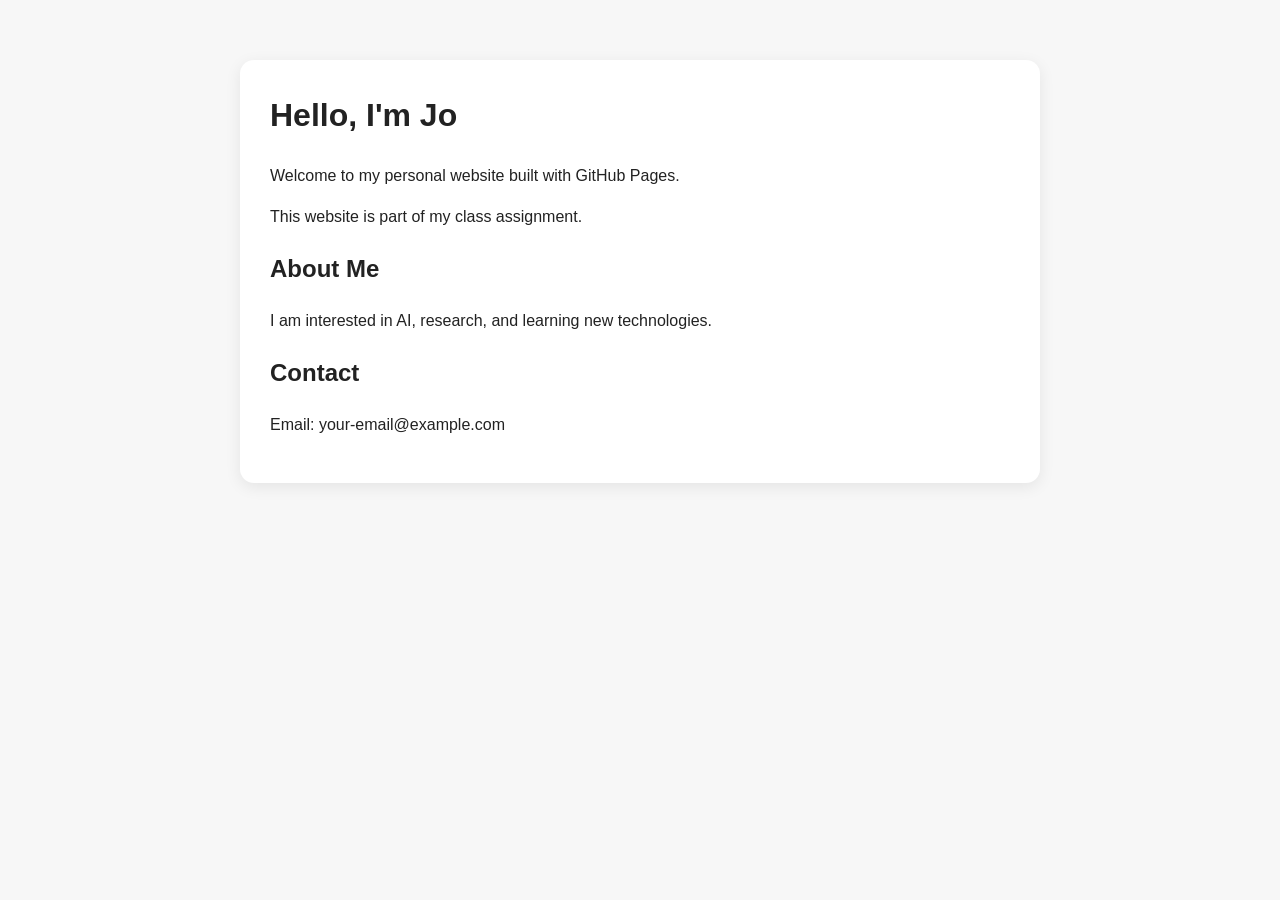
==== index.html @ 8e0c1fab "Create index.html" ====
<!DOCTYPE html>
<html lang="en">
<head>
  <meta charset="UTF-8">
  <meta name="viewport" content="width=device-width, initial-scale=1.0">
  <title>Jo's Personal Website</title>
  <style>
    body {
      font-family: Arial, sans-serif;
      max-width: 800px;
      margin: 40px auto;
      padding: 20px;
      line-height: 1.6;
      background: #f7f7f7;
      color: #222;
    }
    .card {
      background: white;
      padding: 30px;
      border-radius: 14px;
      box-shadow: 0 4px 16px rgba(0,0,0,0.08);
    }
    h1 { margin-top: 0; }
  </style>
</head>
<body>
  <div class="card">
    <h1>Hello, I'm Jo</h1>
    <p>Welcome to my personal website built with GitHub Pages.</p>
    <p>This website is part of my class assignment.</p>
    <h2>About Me</h2>
    <p>I am interested in AI, research, and learning new technologies.</p>
    <h2>Contact</h2>
    <p>Email: your-email@example.com</p>
  </div>
</body>
</html>
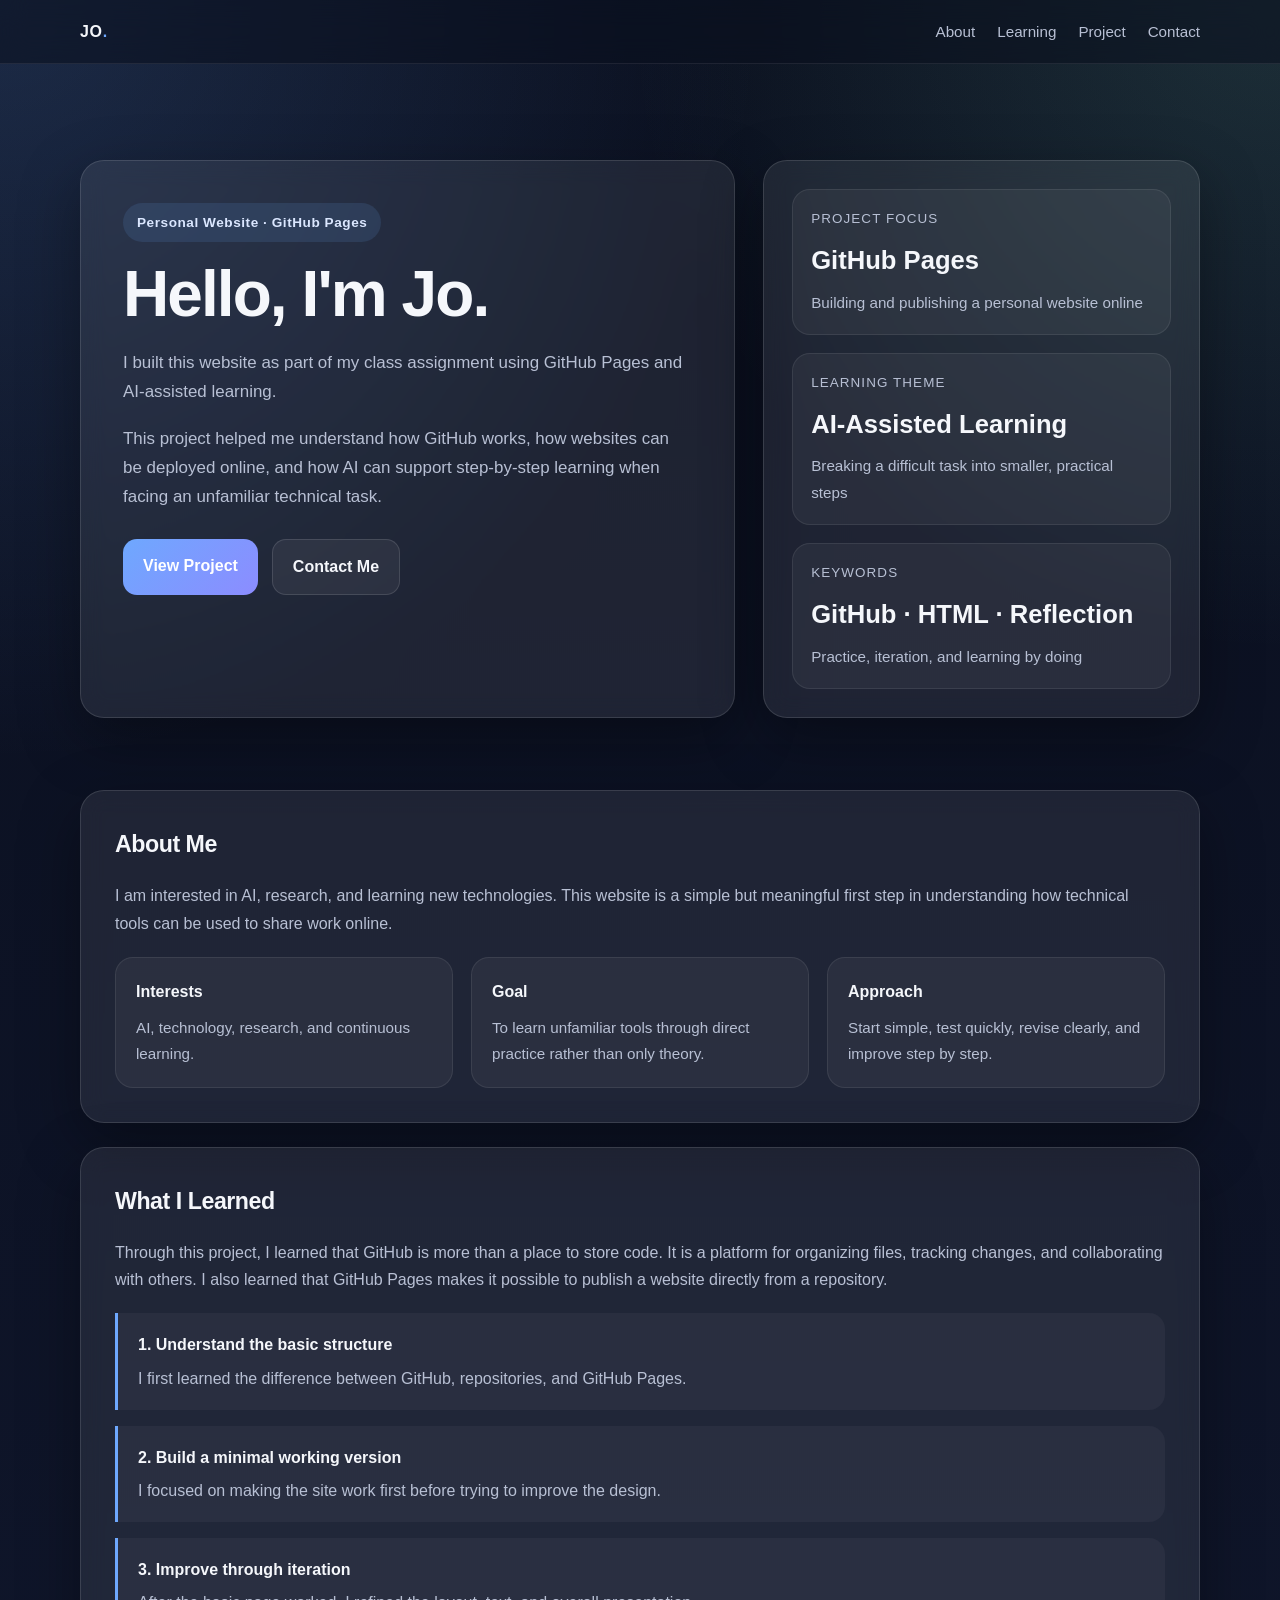
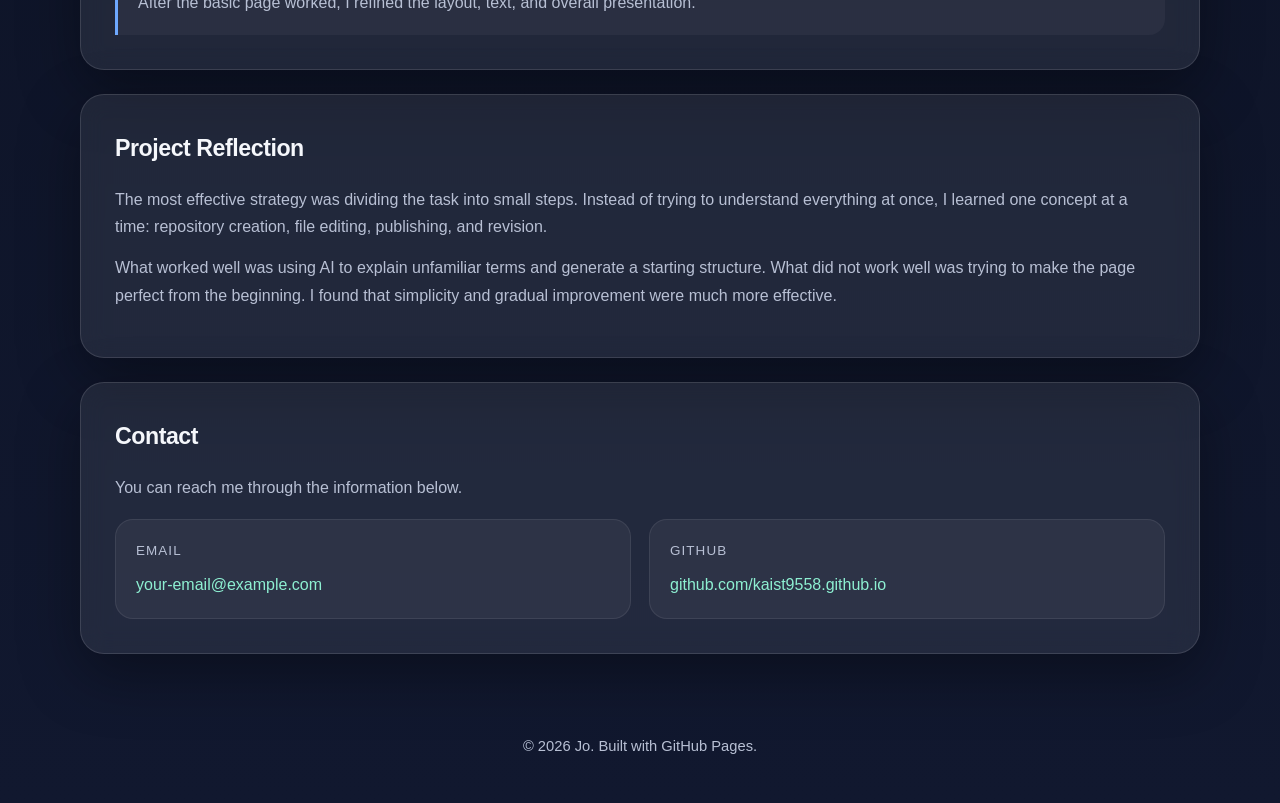
==== commit b73bccda: "Update index.html" ====
--- a/index.html
+++ b/index.html
@@ -1,37 +1,461 @@
 <!DOCTYPE html>
 <html lang="en">
 <head>
-  <meta charset="UTF-8">
-  <meta name="viewport" content="width=device-width, initial-scale=1.0">
-  <title>Jo's Personal Website</title>
+  <meta charset="UTF-8" />
+  <meta name="viewport" content="width=device-width, initial-scale=1.0" />
+  <title>Jo | Personal Website</title>
   <style>
+    * {
+      box-sizing: border-box;
+    }
+
+    :root {
+      --bg: #0b1020;
+      --bg-soft: #121933;
+      --card: rgba(255, 255, 255, 0.08);
+      --card-border: rgba(255, 255, 255, 0.12);
+      --text: #f5f7fb;
+      --muted: #b8c0d4;
+      --accent: #6ea8fe;
+      --accent-2: #8ef0d2;
+      --shadow: 0 20px 60px rgba(0, 0, 0, 0.35);
+    }
+
+    html {
+      scroll-behavior: smooth;
+    }
+
     body {
-      font-family: Arial, sans-serif;
-      max-width: 800px;
-      margin: 40px auto;
+      margin: 0;
+      font-family: "Inter", "Segoe UI", Arial, sans-serif;
+      background:
+        radial-gradient(circle at top left, rgba(110, 168, 254, 0.18), transparent 28%),
+        radial-gradient(circle at top right, rgba(142, 240, 210, 0.14), transparent 24%),
+        linear-gradient(180deg, #0a0f1e 0%, #11182f 100%);
+      color: var(--text);
+      line-height: 1.7;
+    }
+
+    .container {
+      width: min(1120px, calc(100% - 48px));
+      margin: 0 auto;
+    }
+
+    .nav {
+      position: sticky;
+      top: 0;
+      z-index: 20;
+      backdrop-filter: blur(14px);
+      background: rgba(10, 15, 30, 0.55);
+      border-bottom: 1px solid rgba(255, 255, 255, 0.08);
+    }
+
+    .nav-inner {
+      display: flex;
+      justify-content: space-between;
+      align-items: center;
+      padding: 18px 0;
+    }
+
+    .brand {
+      font-size: 1rem;
+      font-weight: 700;
+      letter-spacing: 0.04em;
+    }
+
+    .brand span {
+      color: var(--accent);
+    }
+
+    .nav-links {
+      display: flex;
+      gap: 22px;
+      flex-wrap: wrap;
+    }
+
+    .nav-links a {
+      color: var(--muted);
+      text-decoration: none;
+      font-size: 0.95rem;
+      transition: color 0.2s ease;
+    }
+
+    .nav-links a:hover {
+      color: var(--text);
+    }
+
+    .hero {
+      padding: 96px 0 72px;
+    }
+
+    .hero-grid {
+      display: grid;
+      grid-template-columns: 1.2fr 0.8fr;
+      gap: 28px;
+      align-items: stretch;
+    }
+
+    .hero-main,
+    .hero-side,
+    .section-card {
+      background: var(--card);
+      border: 1px solid var(--card-border);
+      border-radius: 24px;
+      box-shadow: var(--shadow);
+      backdrop-filter: blur(12px);
+    }
+
+    .hero-main {
+      padding: 42px;
+    }
+
+    .eyebrow {
+      display: inline-block;
+      padding: 8px 14px;
+      border-radius: 999px;
+      background: rgba(110, 168, 254, 0.12);
+      color: #dbe7ff;
+      font-size: 0.85rem;
+      font-weight: 600;
+      letter-spacing: 0.04em;
+      margin-bottom: 18px;
+    }
+
+    h1 {
+      font-size: clamp(2.4rem, 5vw, 4.5rem);
+      line-height: 1.08;
+      margin: 0 0 20px;
+      letter-spacing: -0.03em;
+    }
+
+    .hero-main p {
+      margin: 0 0 18px;
+      color: var(--muted);
+      font-size: 1.06rem;
+      max-width: 680px;
+    }
+
+    .hero-actions {
+      display: flex;
+      gap: 14px;
+      flex-wrap: wrap;
+      margin-top: 28px;
+    }
+
+    .btn {
+      display: inline-block;
+      padding: 13px 20px;
+      border-radius: 14px;
+      text-decoration: none;
+      font-weight: 700;
+      transition: transform 0.18s ease, opacity 0.18s ease, background 0.18s ease;
+    }
+
+    .btn:hover {
+      transform: translateY(-1px);
+      opacity: 0.96;
+    }
+
+    .btn-primary {
+      background: linear-gradient(135deg, var(--accent), #8c8cff);
+      color: white;
+    }
+
+    .btn-secondary {
+      background: rgba(255, 255, 255, 0.06);
+      color: var(--text);
+      border: 1px solid rgba(255, 255, 255, 0.12);
+    }
+
+    .hero-side {
+      padding: 28px;
+      display: flex;
+      flex-direction: column;
+      justify-content: space-between;
+      gap: 18px;
+    }
+
+    .mini-label {
+      color: var(--muted);
+      font-size: 0.84rem;
+      text-transform: uppercase;
+      letter-spacing: 0.08em;
+      margin-bottom: 8px;
+    }
+
+    .metric {
+      padding: 18px;
+      border-radius: 18px;
+      background: rgba(255, 255, 255, 0.05);
+      border: 1px solid rgba(255, 255, 255, 0.08);
+    }
+
+    .metric strong {
+      display: block;
+      font-size: 1.6rem;
+      margin-bottom: 6px;
+    }
+
+    .metric span {
+      color: var(--muted);
+      font-size: 0.95rem;
+    }
+
+    .sections {
+      padding: 0 0 80px;
+      display: grid;
+      gap: 24px;
+    }
+
+    .section-card {
+      padding: 34px;
+    }
+
+    .section-title {
+      margin: 0 0 18px;
+      font-size: 1.45rem;
+      letter-spacing: -0.02em;
+    }
+
+    .section-text {
+      color: var(--muted);
+      margin: 0 0 14px;
+    }
+
+    .info-grid {
+      display: grid;
+      grid-template-columns: repeat(3, 1fr);
+      gap: 18px;
+      margin-top: 20px;
+    }
+
+    .info-box {
       padding: 20px;
-      line-height: 1.6;
-      background: #f7f7f7;
-      color: #222;
-    }
-    .card {
-      background: white;
-      padding: 30px;
-      border-radius: 14px;
-      box-shadow: 0 4px 16px rgba(0,0,0,0.08);
-    }
-    h1 { margin-top: 0; }
+      border-radius: 18px;
+      background: rgba(255, 255, 255, 0.05);
+      border: 1px solid rgba(255, 255, 255, 0.08);
+    }
+
+    .info-box h3 {
+      margin: 0 0 10px;
+      font-size: 1rem;
+    }
+
+    .info-box p {
+      margin: 0;
+      color: var(--muted);
+      font-size: 0.95rem;
+    }
+
+    .timeline {
+      display: grid;
+      gap: 16px;
+      margin-top: 20px;
+    }
+
+    .timeline-item {
+      padding: 18px 20px;
+      border-left: 3px solid var(--accent);
+      background: rgba(255, 255, 255, 0.04);
+      border-radius: 0 16px 16px 0;
+    }
+
+    .timeline-item strong {
+      display: block;
+      margin-bottom: 6px;
+      font-size: 1rem;
+    }
+
+    .timeline-item p {
+      margin: 0;
+      color: var(--muted);
+    }
+
+    .contact-box {
+      display: grid;
+      grid-template-columns: 1fr 1fr;
+      gap: 18px;
+      margin-top: 18px;
+    }
+
+    .contact-item {
+      padding: 20px;
+      border-radius: 18px;
+      background: rgba(255, 255, 255, 0.05);
+      border: 1px solid rgba(255, 255, 255, 0.08);
+    }
+
+    .contact-item a {
+      color: var(--accent-2);
+      text-decoration: none;
+      word-break: break-all;
+    }
+
+    .footer {
+      padding: 0 0 44px;
+      color: var(--muted);
+      font-size: 0.92rem;
+      text-align: center;
+    }
+
+    @media (max-width: 920px) {
+      .hero-grid,
+      .info-grid,
+      .contact-box {
+        grid-template-columns: 1fr;
+      }
+
+      .hero {
+        padding-top: 64px;
+      }
+
+      .hero-main,
+      .hero-side,
+      .section-card {
+        padding: 24px;
+      }
+    }
   </style>
 </head>
 <body>
-  <div class="card">
-    <h1>Hello, I'm Jo</h1>
-    <p>Welcome to my personal website built with GitHub Pages.</p>
-    <p>This website is part of my class assignment.</p>
-    <h2>About Me</h2>
-    <p>I am interested in AI, research, and learning new technologies.</p>
-    <h2>Contact</h2>
-    <p>Email: your-email@example.com</p>
-  </div>
+  <header class="nav">
+    <div class="container nav-inner">
+      <div class="brand">JO<span>.</span></div>
+      <nav class="nav-links">
+        <a href="#about">About</a>
+        <a href="#learning">Learning</a>
+        <a href="#project">Project</a>
+        <a href="#contact">Contact</a>
+      </nav>
+    </div>
+  </header>
+
+  <main class="container">
+    <section class="hero">
+      <div class="hero-grid">
+        <div class="hero-main">
+          <div class="eyebrow">Personal Website · GitHub Pages</div>
+          <h1>Hello, I'm Jo.</h1>
+          <p>
+            I built this website as part of my class assignment using GitHub Pages
+            and AI-assisted learning.
+          </p>
+          <p>
+            This project helped me understand how GitHub works, how websites can
+            be deployed online, and how AI can support step-by-step learning when
+            facing an unfamiliar technical task.
+          </p>
+          <div class="hero-actions">
+            <a class="btn btn-primary" href="#project">View Project</a>
+            <a class="btn btn-secondary" href="#contact">Contact Me</a>
+          </div>
+        </div>
+
+        <aside class="hero-side">
+          <div class="metric">
+            <div class="mini-label">Project Focus</div>
+            <strong>GitHub Pages</strong>
+            <span>Building and publishing a personal website online</span>
+          </div>
+          <div class="metric">
+            <div class="mini-label">Learning Theme</div>
+            <strong>AI-Assisted Learning</strong>
+            <span>Breaking a difficult task into smaller, practical steps</span>
+          </div>
+          <div class="metric">
+            <div class="mini-label">Keywords</div>
+            <strong>GitHub · HTML · Reflection</strong>
+            <span>Practice, iteration, and learning by doing</span>
+          </div>
+        </aside>
+      </div>
+    </section>
+
+    <section id="about" class="sections">
+      <div class="section-card">
+        <h2 class="section-title">About Me</h2>
+        <p class="section-text">
+          I am interested in AI, research, and learning new technologies.
+          This website is a simple but meaningful first step in understanding
+          how technical tools can be used to share work online.
+        </p>
+
+        <div class="info-grid">
+          <div class="info-box">
+            <h3>Interests</h3>
+            <p>AI, technology, research, and continuous learning.</p>
+          </div>
+          <div class="info-box">
+            <h3>Goal</h3>
+            <p>To learn unfamiliar tools through direct practice rather than only theory.</p>
+          </div>
+          <div class="info-box">
+            <h3>Approach</h3>
+            <p>Start simple, test quickly, revise clearly, and improve step by step.</p>
+          </div>
+        </div>
+      </div>
+
+      <div id="learning" class="section-card">
+        <h2 class="section-title">What I Learned</h2>
+        <p class="section-text">
+          Through this project, I learned that GitHub is more than a place to store code.
+          It is a platform for organizing files, tracking changes, and collaborating with others.
+          I also learned that GitHub Pages makes it possible to publish a website directly from a repository.
+        </p>
+
+        <div class="timeline">
+          <div class="timeline-item">
+            <strong>1. Understand the basic structure</strong>
+            <p>I first learned the difference between GitHub, repositories, and GitHub Pages.</p>
+          </div>
+          <div class="timeline-item">
+            <strong>2. Build a minimal working version</strong>
+            <p>I focused on making the site work first before trying to improve the design.</p>
+          </div>
+          <div class="timeline-item">
+            <strong>3. Improve through iteration</strong>
+            <p>After the basic page worked, I refined the layout, text, and overall presentation.</p>
+          </div>
+        </div>
+      </div>
+
+      <div id="project" class="section-card">
+        <h2 class="section-title">Project Reflection</h2>
+        <p class="section-text">
+          The most effective strategy was dividing the task into small steps.
+          Instead of trying to understand everything at once, I learned one concept at a time:
+          repository creation, file editing, publishing, and revision.
+        </p>
+        <p class="section-text">
+          What worked well was using AI to explain unfamiliar terms and generate a starting structure.
+          What did not work well was trying to make the page perfect from the beginning.
+          I found that simplicity and gradual improvement were much more effective.
+        </p>
+      </div>
+
+      <div id="contact" class="section-card">
+        <h2 class="section-title">Contact</h2>
+        <p class="section-text">
+          You can reach me through the information below.
+        </p>
+
+        <div class="contact-box">
+          <div class="contact-item">
+            <div class="mini-label">Email</div>
+            <a href="mailto:kyungjae.jo@kaist.ac.kr">your-email@example.com</a>
+          </div>
+          <div class="contact-item">
+            <div class="mini-label">GitHub</div>
+            <a href="https://github.com/yourgithubid" target="_blank">github.com/kaist9558.github.io</a>
+          </div>
+        </div>
+      </div>
+    </section>
+
+    <footer class="footer">
+      © 2026 Jo. Built with GitHub Pages.
+    </footer>
+  </main>
 </body>
 </html>
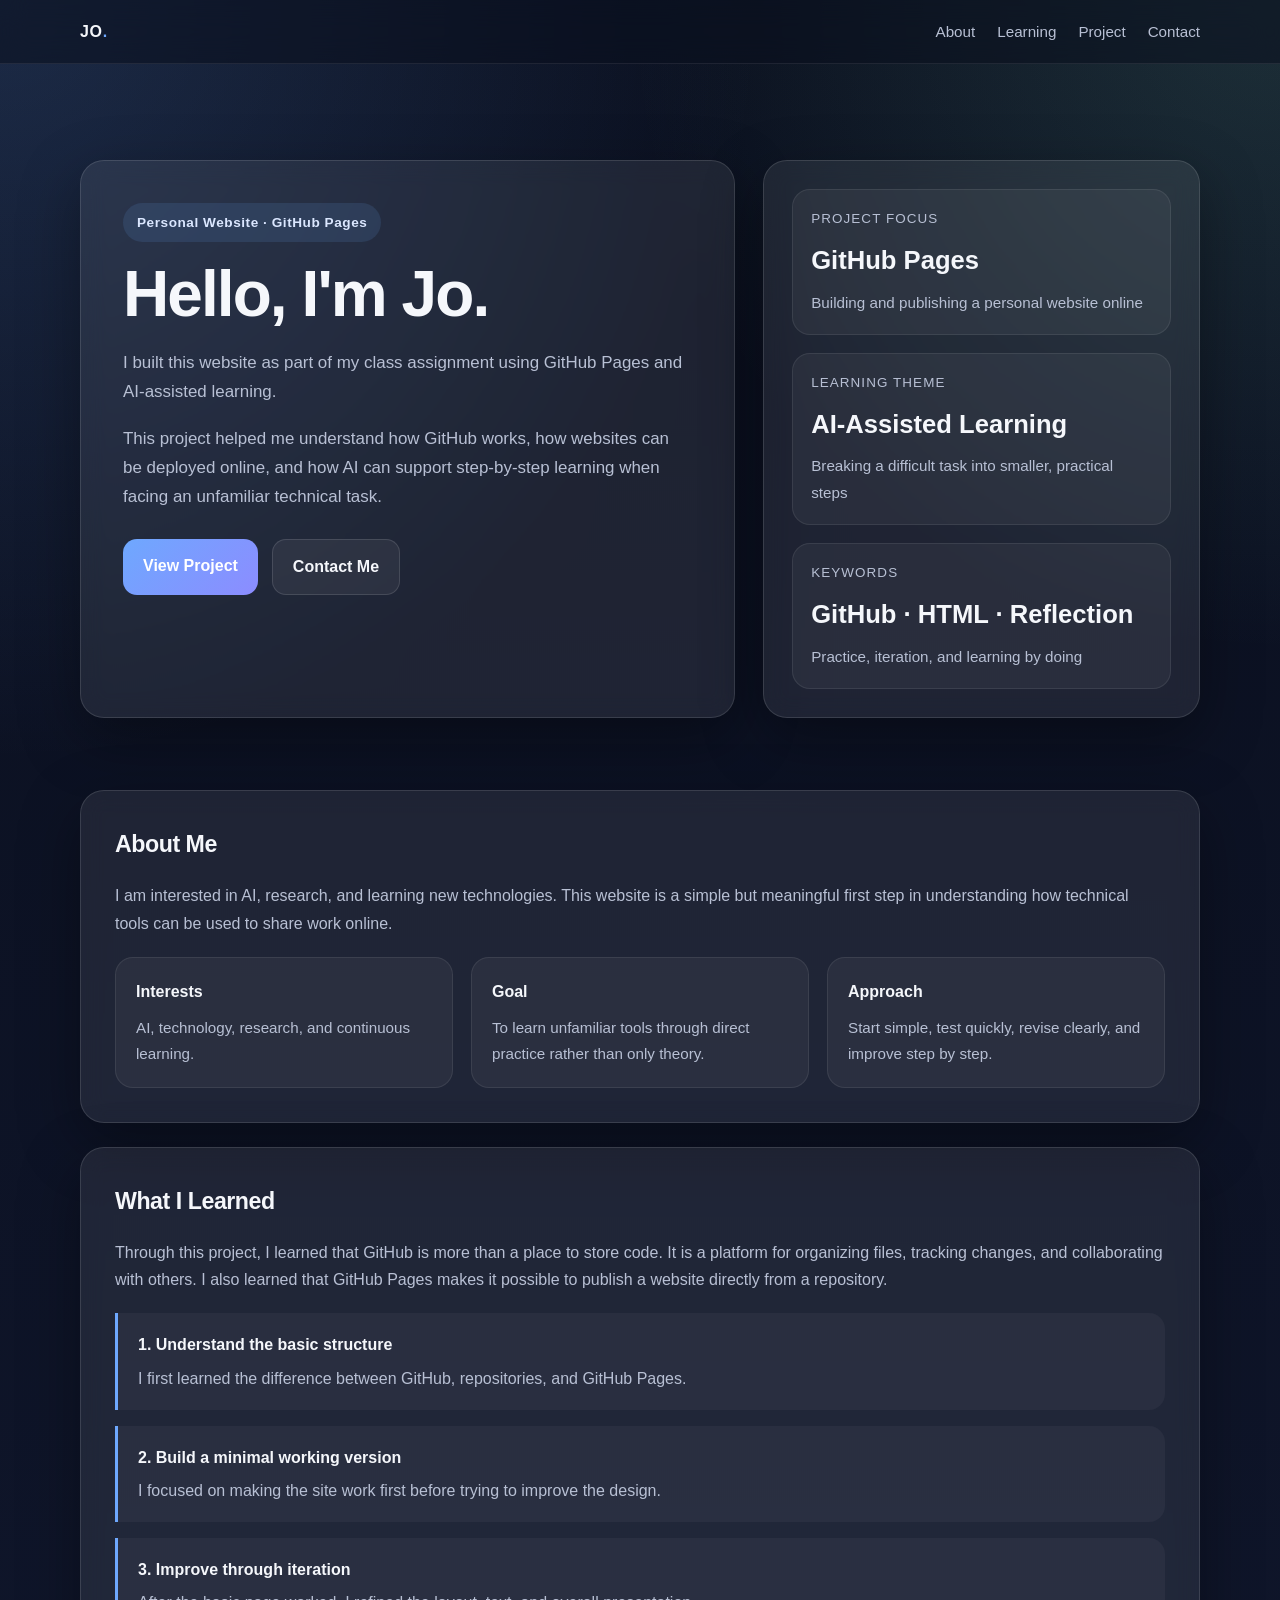
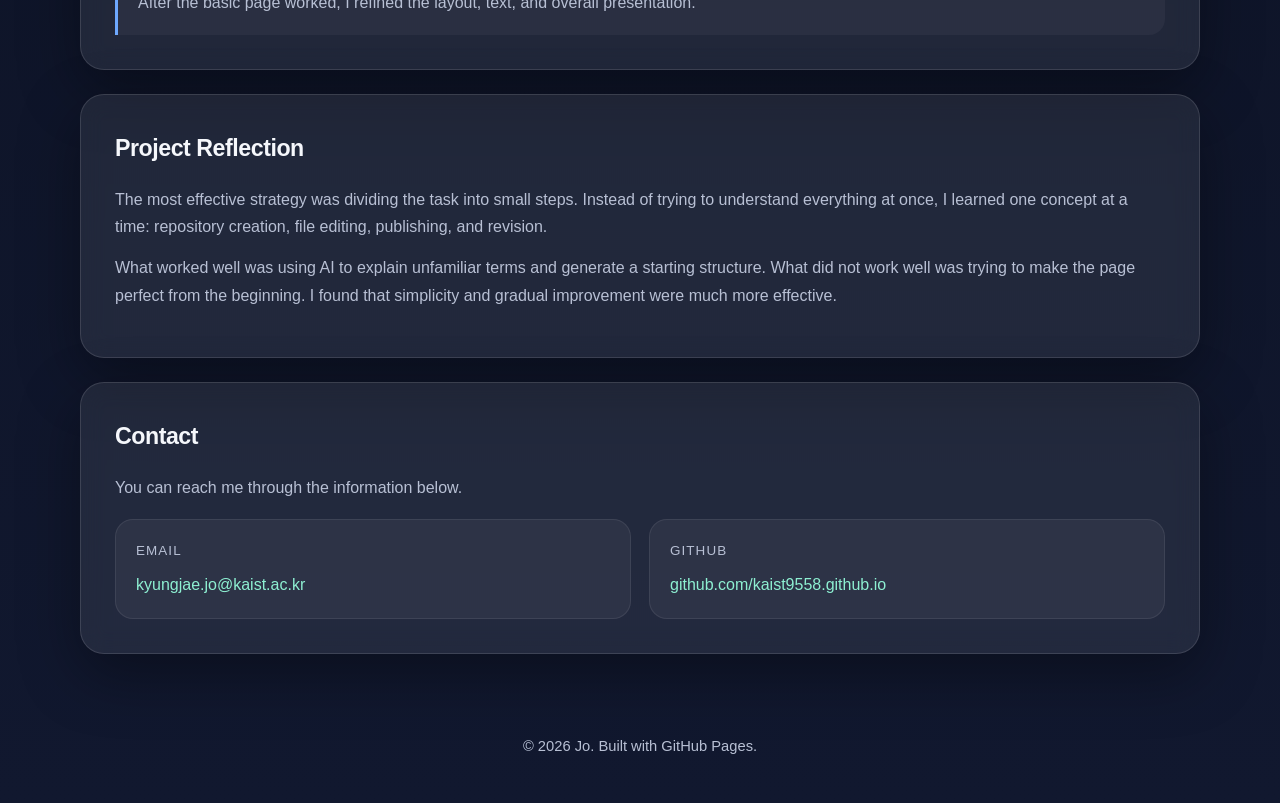
==== commit 363183a0: "Update index.html" ====
--- a/index.html
+++ b/index.html
@@ -443,7 +443,7 @@
         <div class="contact-box">
           <div class="contact-item">
             <div class="mini-label">Email</div>
-            <a href="mailto:kyungjae.jo@kaist.ac.kr">your-email@example.com</a>
+            <a href="mailto:kyungjae.jo@kaist.ac.kr">kyungjae.jo@kaist.ac.kr</a>
           </div>
           <div class="contact-item">
             <div class="mini-label">GitHub</div>
